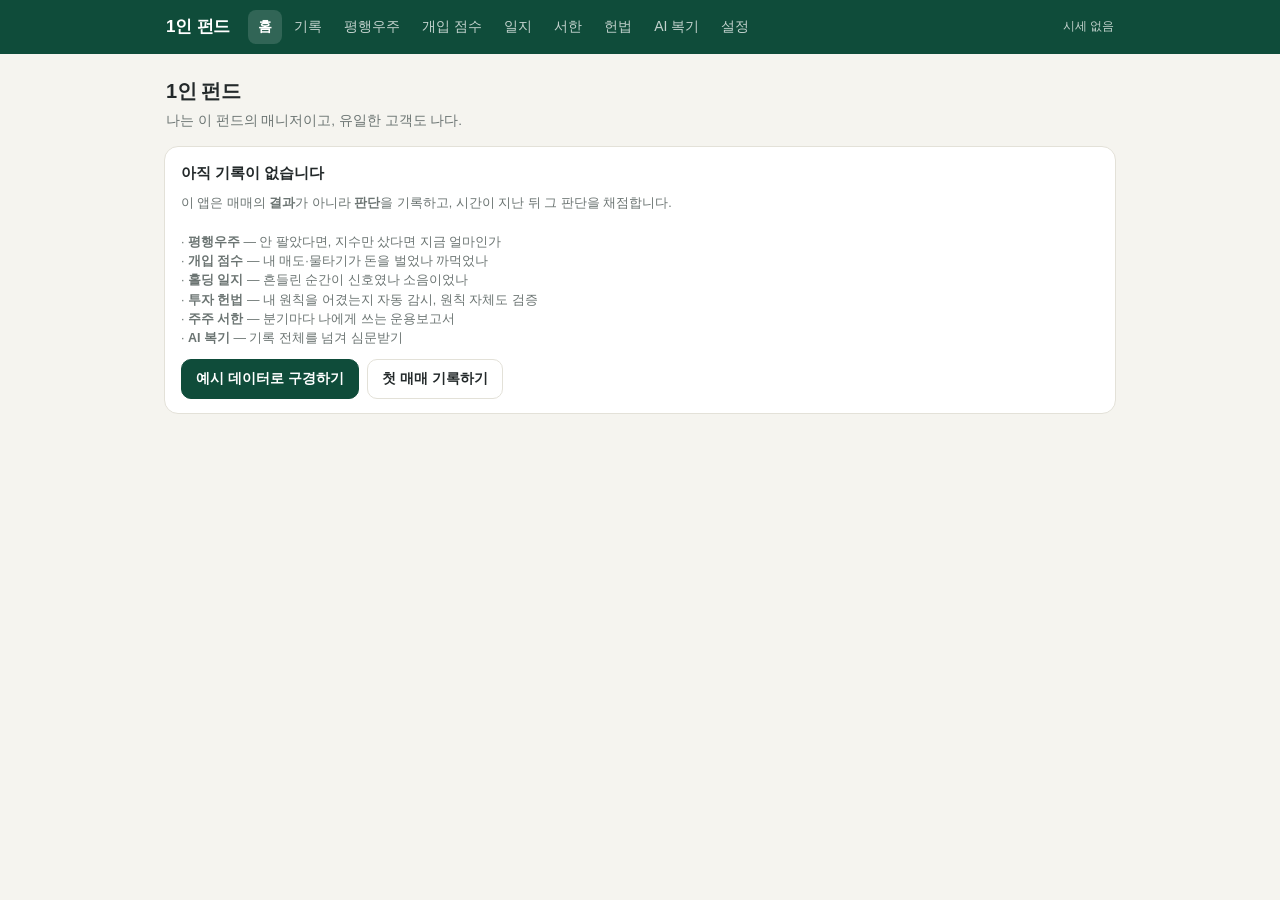
==== index.html @ eab55035 "1인 펀드 v1 — 판단 기록·채점 앱 평행우주·개입 점수·주주 서한·투자 헌법·홀딩 일지·AI 복기. 사용자 데이터는 Dropbox, 시세는 비공개 저장소 — 이 저장소에는 개인" ====
<!DOCTYPE html>
<html lang="ko">
<head>
<meta charset="UTF-8">
<meta name="viewport" content="width=device-width, initial-scale=1.0, viewport-fit=cover">
<meta name="theme-color" content="#0f4c3a">
<title>1인 펀드</title>
<link rel="icon" href="favicon.svg" type="image/svg+xml">
<link rel="manifest" href="manifest.json">
<link rel="stylesheet" href="style.css">
</head>
<body>
<header id="topbar">
  <div class="topbar-inner">
    <h1 id="fund-name">1인 펀드</h1>
    <nav id="desktop-nav" aria-label="주 메뉴"></nav>
    <div id="price-status" title="시세 갱신 시각"></div>
  </div>
</header>

<main id="view" tabindex="-1"></main>

<nav id="bottom-nav" aria-label="주 메뉴(모바일)"></nav>

<div id="modal-root"></div>
<div id="toast-root"></div>

<script type="module" src="js/app.js"></script>
</body>
</html>
---- style.css ----
/* 1인 펀드 — 스타일 */
:root {
  --bg: #f5f4ef;
  --card: #ffffff;
  --ink: #23292a;
  --sub: #6b7472;
  --line: #e3e1d8;
  --accent: #0f4c3a;
  --accent-soft: #e7efe9;
  --up: #c73e3a;      /* 한국 관례: 상승 빨강 */
  --down: #2f6bd8;    /* 하락 파랑 */
  --flat: #8a918f;
  --warn-bg: #fdf3e4;
  --warn-ink: #8a5a17;
  --danger: #b0372f;
  --radius: 14px;
  --nav-h: 58px;
}
@media (prefers-color-scheme: dark) {
  :root {
    --bg: #16191a; --card: #1f2425; --ink: #e8e6df; --sub: #98a09d;
    --line: #32393a; --accent: #5cae8f; --accent-soft: #24332c;
    --warn-bg: #33290f; --warn-ink: #e0b25e;
  }
}

* { box-sizing: border-box; }
html { -webkit-text-size-adjust: 100%; }
body {
  margin: 0; background: var(--bg); color: var(--ink);
  font-family: "Pretendard", -apple-system, BlinkMacSystemFont, "Segoe UI", "Malgun Gothic", sans-serif;
  font-size: 15px; line-height: 1.55;
}
button, input, select, textarea { font: inherit; color: inherit; }
a { color: var(--accent); }

/* 상단바 */
#topbar {
  position: sticky; top: 0; z-index: 20;
  background: var(--accent); color: #fff;
  padding-top: env(safe-area-inset-top);
}
.topbar-inner {
  max-width: 980px; margin: 0 auto; padding: 10px 16px;
  display: flex; align-items: center; gap: 18px;
}
#fund-name { font-size: 17px; margin: 0; font-weight: 700; letter-spacing: -0.01em; }
#price-status { margin-left: auto; font-size: 11.5px; opacity: 0.75; text-align: right; line-height: 1.3; }
#desktop-nav { display: none; gap: 2px; }
#desktop-nav a {
  color: #fff; opacity: 0.75; text-decoration: none; font-size: 14px;
  padding: 6px 10px; border-radius: 8px;
}
#desktop-nav a.active { opacity: 1; background: rgba(255,255,255,0.14); font-weight: 600; }
@media (min-width: 760px) {
  #desktop-nav { display: flex; }
  #bottom-nav { display: none !important; }
  main#view { padding-bottom: 40px !important; }
}

/* 본문 */
main#view {
  max-width: 980px; margin: 0 auto;
  padding: 16px 14px calc(var(--nav-h) + env(safe-area-inset-bottom) + 24px);
  outline: none;
}
.view-title { font-size: 20px; font-weight: 800; margin: 6px 2px 4px; letter-spacing: -0.02em; }
.view-desc { color: var(--sub); font-size: 13.5px; margin: 0 2px 14px; }

.card {
  background: var(--card); border: 1px solid var(--line); border-radius: var(--radius);
  padding: 14px 16px; margin-bottom: 12px;
}
.card h3 { margin: 0 0 10px; font-size: 15px; font-weight: 700; }
.card .hint { color: var(--sub); font-size: 12.5px; margin-top: 8px; }

/* 숫자 색 */
.up { color: var(--up); }
.down { color: var(--down); }
.flat { color: var(--flat); }

/* 대시보드 히어로 */
.hero { text-align: left; }
.hero .big { font-size: 30px; font-weight: 800; letter-spacing: -0.02em; margin: 2px 0; }
.hero .row { display: flex; flex-wrap: wrap; gap: 4px 18px; color: var(--sub); font-size: 13.5px; }
.kpis { display: grid; grid-template-columns: repeat(auto-fit, minmax(150px, 1fr)); gap: 10px; }
.kpi { background: var(--card); border: 1px solid var(--line); border-radius: var(--radius); padding: 12px 14px; }
.kpi .k { color: var(--sub); font-size: 12px; }
.kpi .v { font-size: 17px; font-weight: 700; margin-top: 2px; }
.kpi .s { font-size: 12px; color: var(--sub); margin-top: 2px; }

/* 표 */
table.tbl { width: 100%; border-collapse: collapse; font-size: 13.5px; }
.tbl th { text-align: left; color: var(--sub); font-weight: 600; font-size: 12px; padding: 6px 8px; border-bottom: 1px solid var(--line); white-space: nowrap; }
.tbl td { padding: 8px; border-bottom: 1px solid var(--line); vertical-align: top; }
.tbl tr:last-child td { border-bottom: none; }
.tbl .num { text-align: right; white-space: nowrap; font-variant-numeric: tabular-nums; }
.tbl-wrap { overflow-x: auto; }

/* 버튼 */
.btn {
  display: inline-flex; align-items: center; justify-content: center; gap: 6px;
  border: 1px solid var(--line); background: var(--card); color: var(--ink);
  border-radius: 10px; padding: 8px 14px; cursor: pointer; font-size: 14px; font-weight: 600;
}
.btn:active { transform: translateY(1px); }
.btn.primary { background: var(--accent); border-color: var(--accent); color: #fff; }
.btn.danger { color: var(--danger); border-color: var(--danger); background: transparent; }
.btn.small { padding: 5px 10px; font-size: 12.5px; border-radius: 8px; }
.btn-row { display: flex; flex-wrap: wrap; gap: 8px; margin-top: 10px; }

/* 폼 */
.form-grid { display: grid; grid-template-columns: 1fr 1fr; gap: 10px; }
.form-grid .full { grid-column: 1 / -1; }
label.fld { display: block; font-size: 12.5px; color: var(--sub); font-weight: 600; }
label.fld > input, label.fld > select, label.fld > textarea {
  display: block; width: 100%; margin-top: 4px;
  border: 1px solid var(--line); border-radius: 10px; padding: 9px 10px;
  background: var(--bg); font-size: 15px;
}
label.fld > textarea { min-height: 74px; resize: vertical; line-height: 1.5; }
input:focus, select:focus, textarea:focus { outline: 2px solid var(--accent); outline-offset: -1px; }

/* 감정 태그 */
.chips { display: flex; flex-wrap: wrap; gap: 6px; margin-top: 6px; }
.chip {
  border: 1px solid var(--line); border-radius: 999px; padding: 4px 11px;
  font-size: 12.5px; cursor: pointer; background: var(--card); user-select: none;
}
.chip.on { background: var(--accent); border-color: var(--accent); color: #fff; }
.tag {
  display: inline-block; border-radius: 999px; padding: 1px 8px; font-size: 11.5px;
  background: var(--accent-soft); color: var(--accent); margin-right: 4px; white-space: nowrap;
}
.tag.warn { background: var(--warn-bg); color: var(--warn-ink); }
.tag.buy { background: #fdeaea; color: var(--up); }
.tag.sell { background: #e8eefb; color: var(--down); }
@media (prefers-color-scheme: dark) {
  .tag.buy { background: #3a2423; }
  .tag.sell { background: #22293a; }
}

/* 거래 타임라인 */
.trade-item { padding: 12px 2px; border-bottom: 1px solid var(--line); }
.trade-item:last-child { border-bottom: none; }
.trade-head { display: flex; align-items: baseline; gap: 8px; flex-wrap: wrap; }
.trade-head .nm { font-weight: 700; }
.trade-head .dt { color: var(--sub); font-size: 12.5px; }
.trade-head .amt { margin-left: auto; font-variant-numeric: tabular-nums; white-space: nowrap; }
.trade-body { color: var(--sub); font-size: 13px; margin-top: 4px; white-space: pre-wrap; }
.trade-meta { font-size: 12px; color: var(--sub); margin-top: 5px; display: flex; flex-wrap: wrap; gap: 4px 10px; align-items: center; }

/* 경고 박스 */
.warnbox { background: var(--warn-bg); color: var(--warn-ink); border-radius: 10px; padding: 10px 12px; font-size: 13px; margin: 8px 0; }
.notice { background: var(--accent-soft); color: var(--accent); border-radius: 10px; padding: 10px 12px; font-size: 13px; margin: 8px 0; }

/* 차트 */
.chart-wrap { width: 100%; overflow: hidden; }
.chart-wrap svg { width: 100%; height: auto; display: block; }
.legend { display: flex; flex-wrap: wrap; gap: 6px 14px; font-size: 12.5px; color: var(--sub); margin-top: 8px; }
.legend .sw { display: inline-block; width: 10px; height: 10px; border-radius: 3px; margin-right: 5px; vertical-align: -1px; }

/* 하단 내비 (모바일) */
#bottom-nav {
  position: fixed; bottom: 0; left: 0; right: 0; z-index: 20;
  display: flex; background: var(--card); border-top: 1px solid var(--line);
  padding-bottom: env(safe-area-inset-bottom);
}
#bottom-nav a {
  flex: 1; text-align: center; text-decoration: none; color: var(--sub);
  font-size: 10.5px; padding: 7px 0 6px; line-height: 1.2;
}
#bottom-nav a .ico { display: block; font-size: 19px; line-height: 1.15; }
#bottom-nav a.active { color: var(--accent); font-weight: 700; }

/* 모달 */
#modal-root:empty { display: none; }
.modal-back {
  position: fixed; inset: 0; background: rgba(0,0,0,0.45); z-index: 50;
  display: flex; align-items: flex-end; justify-content: center;
}
.modal {
  background: var(--card); width: 100%; max-width: 640px; max-height: 88vh; overflow-y: auto;
  border-radius: 18px 18px 0 0; padding: 18px 18px calc(18px + env(safe-area-inset-bottom));
}
@media (min-width: 760px) {
  .modal-back { align-items: center; }
  .modal { border-radius: 18px; }
}
.modal h2 { margin: 0 0 12px; font-size: 17px; }

/* 토스트 */
#toast-root { position: fixed; bottom: calc(var(--nav-h) + 18px); left: 0; right: 0; z-index: 60; display: flex; flex-direction: column; align-items: center; gap: 6px; pointer-events: none; }
.toast { background: var(--ink); color: var(--bg); border-radius: 999px; padding: 8px 18px; font-size: 13.5px; opacity: 0.95; animation: toast-in 0.2s ease; }
@keyframes toast-in { from { transform: translateY(8px); opacity: 0; } }

/* 서한 */
.letter-body { white-space: pre-wrap; font-size: 14.5px; line-height: 1.75; }
textarea.letter-edit { width: 100%; min-height: 300px; border: 1px solid var(--line); border-radius: 10px; padding: 12px; background: var(--bg); line-height: 1.7; }

/* 기타 */
.muted { color: var(--sub); }
.small { font-size: 12.5px; }
.mt0 { margin-top: 0; }
.list-plain { list-style: none; margin: 0; padding: 0; }
.list-plain li { padding: 9px 0; border-bottom: 1px solid var(--line); }
.list-plain li:last-child { border-bottom: none; }
.empty { text-align: center; color: var(--sub); padding: 28px 8px; font-size: 13.5px; }
details.acc { border: 1px solid var(--line); border-radius: 10px; padding: 8px 12px; margin-bottom: 8px; }
details.acc summary { cursor: pointer; font-weight: 600; font-size: 13.5px; }
.confbar { height: 6px; border-radius: 3px; background: var(--line); overflow: hidden; }
.confbar > div { height: 100%; background: var(--accent); }
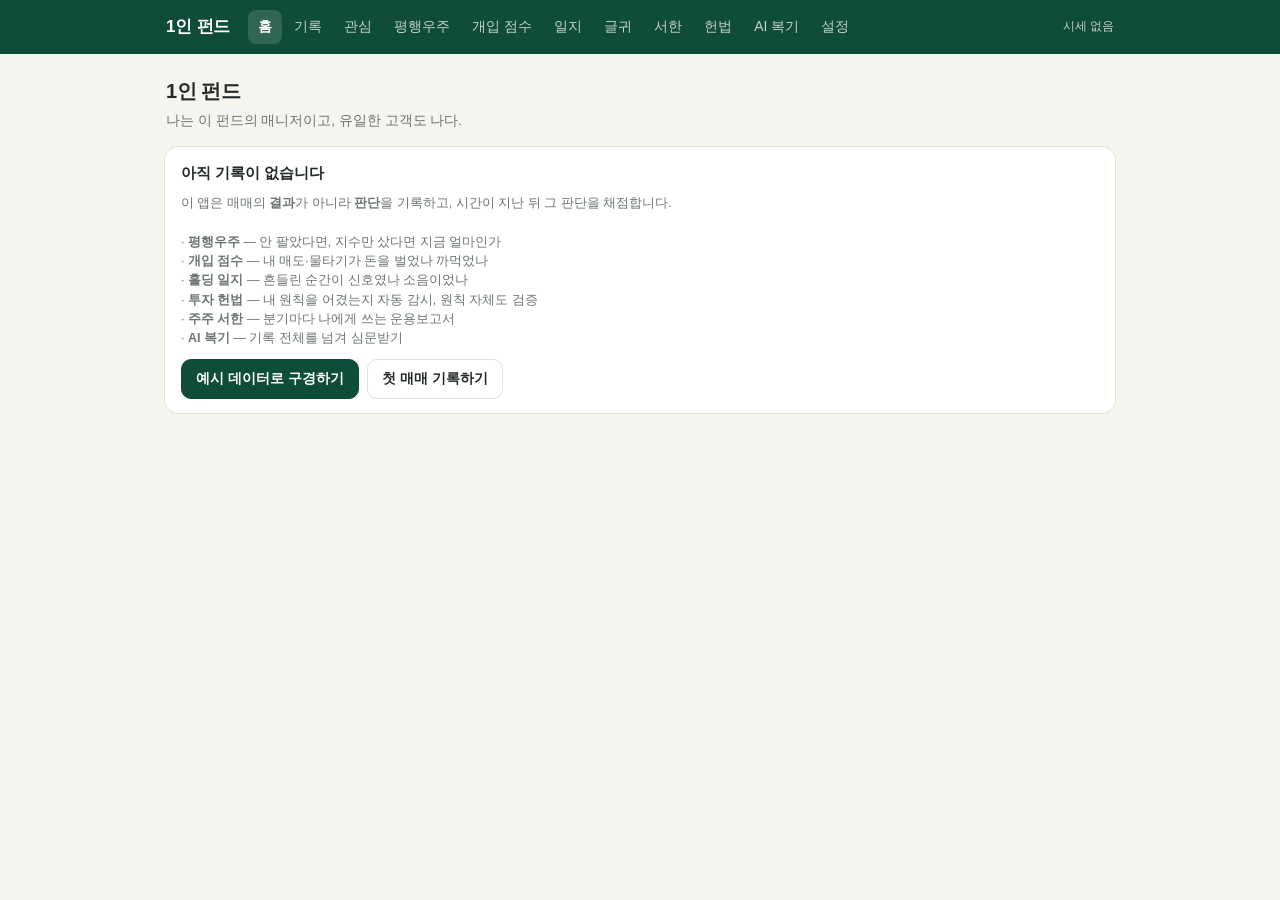
==== commit 5e203b65: "PWA 설치 지원 — 192/512 PNG 아이콘 + maskable + apple-touch-icon 안드로이드 Chrome은 PNG 192·512 아이콘이 있어야 설치 버튼을 " ====
--- a/index.html
+++ b/index.html
@@ -6,6 +6,7 @@
 <meta name="theme-color" content="#0f4c3a">
 <title>1인 펀드</title>
 <link rel="icon" href="favicon.svg" type="image/svg+xml">
+<link rel="apple-touch-icon" href="apple-touch-icon.png">
 <link rel="manifest" href="manifest.json">
 <link rel="stylesheet" href="style.css">
 </head>
--- a/style.css
+++ b/style.css
@@ -194,6 +194,18 @@
 .toast { background: var(--ink); color: var(--bg); border-radius: 999px; padding: 8px 18px; font-size: 13.5px; opacity: 0.95; animation: toast-in 0.2s ease; }
 @keyframes toast-in { from { transform: translateY(8px); opacity: 0; } }
 
+/* 글귀 */
+.quote-card { border-left: 3px solid var(--accent); }
+.q-text {
+  font-family: "Batang", "바탕", "Noto Serif KR", Georgia, serif;
+  font-size: 16.5px; line-height: 1.8; white-space: pre-wrap;
+}
+.quote-card .q-text::before { content: '\201C'; color: var(--accent); margin-right: 2px; }
+.quote-card .q-text::after { content: '\201D'; color: var(--accent); margin-left: 2px; }
+.q-foot { display: flex; align-items: center; gap: 8px; margin-top: 8px; }
+.q-src { color: var(--sub); font-size: 12.5px; }
+.q-tools { margin-left: auto; display: flex; gap: 6px; }
+
 /* 서한 */
 .letter-body { white-space: pre-wrap; font-size: 14.5px; line-height: 1.75; }
 textarea.letter-edit { width: 100%; min-height: 300px; border: 1px solid var(--line); border-radius: 10px; padding: 12px; background: var(--bg); line-height: 1.7; }
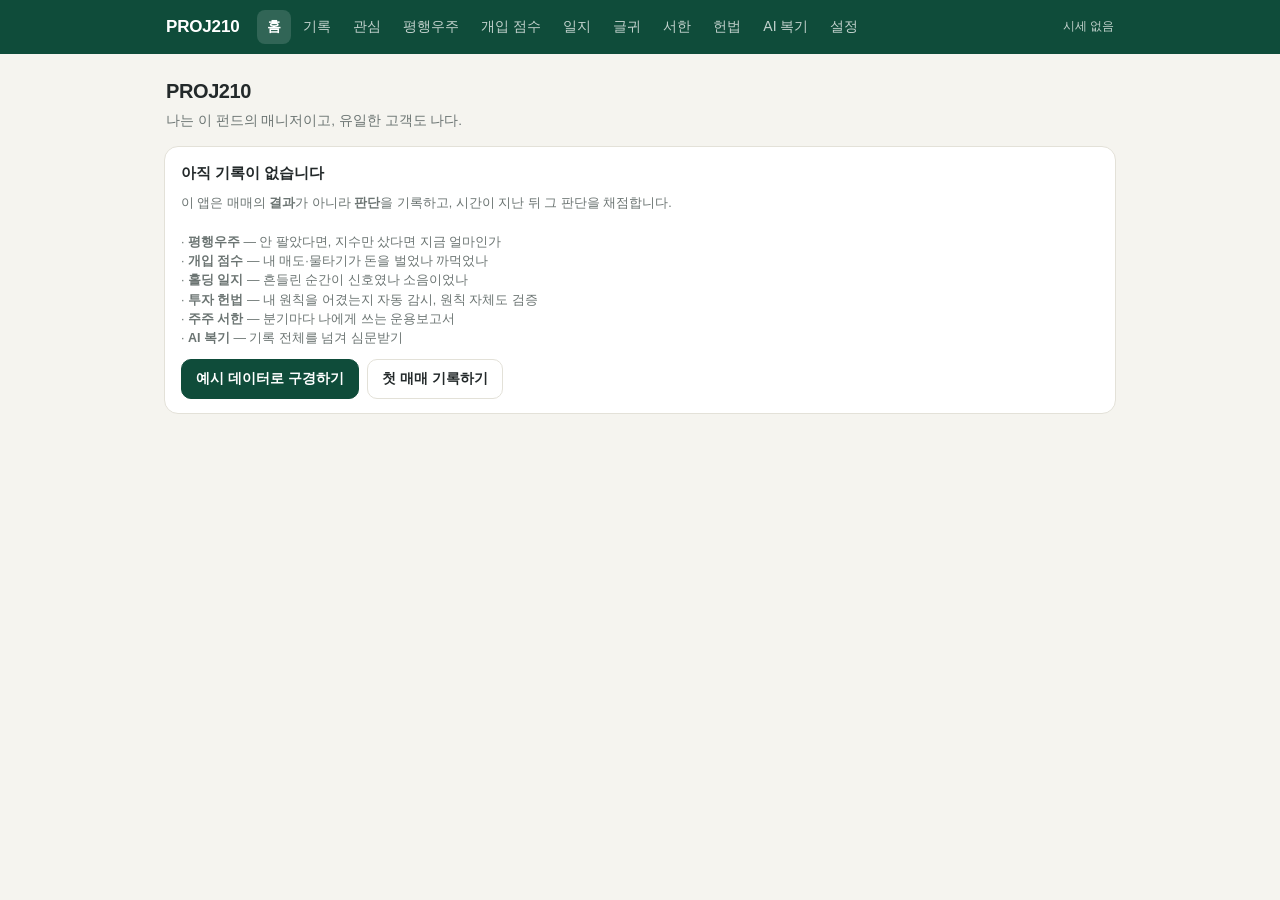
==== commit 7da2dc71: "앱 이름을 PROJ210으로 변경, 저장소도 door9/PROJ210으로 이동 title·manifest·favicon·홈 헤더·기본 펀드 이름을 모두 PROJ210으로 교체. G" ====
--- a/index.html
+++ b/index.html
@@ -4,7 +4,7 @@
 <meta charset="UTF-8">
 <meta name="viewport" content="width=device-width, initial-scale=1.0, viewport-fit=cover">
 <meta name="theme-color" content="#0f4c3a">
-<title>1인 펀드</title>
+<title>PROJ210</title>
 <link rel="icon" href="favicon.svg" type="image/svg+xml">
 <link rel="apple-touch-icon" href="apple-touch-icon.png">
 <link rel="manifest" href="manifest.json">
@@ -13,7 +13,7 @@
 <body>
 <header id="topbar">
   <div class="topbar-inner">
-    <h1 id="fund-name">1인 펀드</h1>
+    <h1 id="fund-name">PROJ210</h1>
     <nav id="desktop-nav" aria-label="주 메뉴"></nav>
     <div id="price-status" title="시세 갱신 시각"></div>
   </div>
--- a/style.css
+++ b/style.css
@@ -1,4 +1,4 @@
-/* 1인 펀드 — 스타일 */
+/* PROJ210 — 스타일 */
 :root {
   --bg: #f5f4ef;
   --card: #ffffff;
@@ -170,7 +170,12 @@
   flex: 1; text-align: center; text-decoration: none; color: var(--sub);
   font-size: 10.5px; padding: 7px 0 6px; line-height: 1.2;
 }
-#bottom-nav a .ico { display: block; font-size: 19px; line-height: 1.15; }
+#bottom-nav a .ico { display: block; line-height: 1; margin-bottom: 2px; }
+#bottom-nav a .ico svg { width: 21px; height: 21px; display: block; margin: 0 auto; }
+
+/* 더보기 메뉴 단색 아이콘 */
+.mico { color: var(--accent); flex: 0 0 auto; }
+.mico svg { width: 22px; height: 22px; display: block; }
 #bottom-nav a.active { color: var(--accent); font-weight: 700; }
 
 /* 모달 */
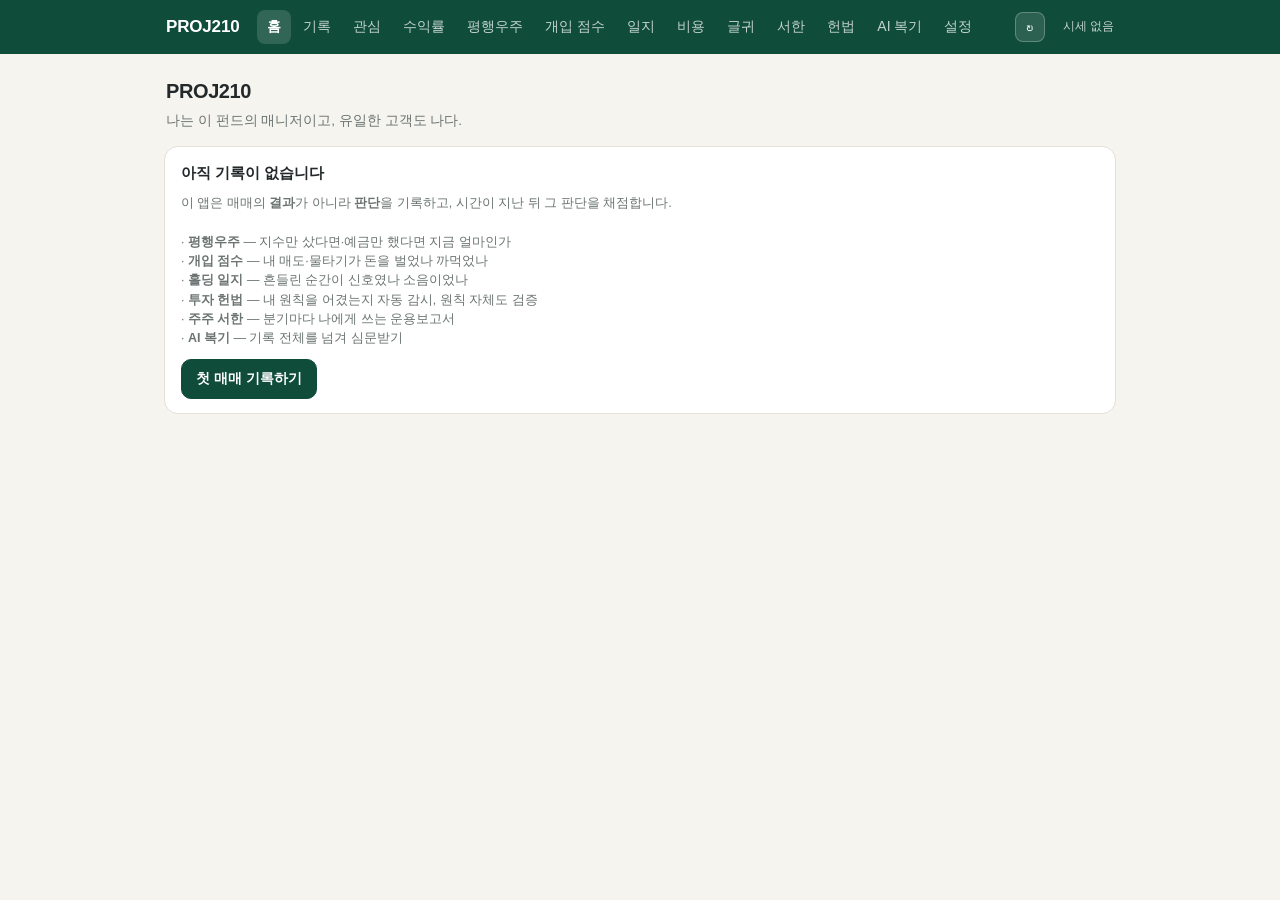
==== commit 27355118: "시세 갱신 버튼을 상단바로, 기준 시간 표기 정리 - 버튼을 홈 제목 줄에서 상단바(펀드명 줄) 오른쪽, 기준 시간 바로 왼쪽으로 옮겼다.   아이콘(↻)만 두고 '시세' 글자는 " ====
--- a/index.html
+++ b/index.html
@@ -15,7 +15,8 @@
   <div class="topbar-inner">
     <h1 id="fund-name">PROJ210</h1>
     <nav id="desktop-nav" aria-label="주 메뉴"></nav>
-    <div id="price-status" title="시세 갱신 시각"></div>
+    <button id="price-refresh" type="button" title="시세 지금 갱신" aria-label="시세 지금 갱신">↻</button>
+    <div id="price-status" title="시세를 마지막으로 수집한 시각"></div>
   </div>
 </header>
 
--- a/style.css
+++ b/style.css
@@ -45,7 +45,22 @@
   display: flex; align-items: center; gap: 18px;
 }
 #fund-name { font-size: 17px; margin: 0; font-weight: 700; letter-spacing: -0.01em; }
-#price-status { margin-left: auto; font-size: 11.5px; opacity: 0.75; text-align: right; line-height: 1.3; }
+/* 시세 갱신 버튼 — 상단바 오른쪽, 기준 시간 바로 왼쪽. 아이콘만(글자 없음) */
+#price-refresh {
+  margin-left: auto; flex: none;
+  width: 30px; height: 30px; padding: 0;
+  display: flex; align-items: center; justify-content: center;
+  font-size: 15px; line-height: 1; color: #fff;
+  background: rgba(255, 255, 255, 0.12); border: 1px solid rgba(255, 255, 255, 0.25);
+  border-radius: 8px; cursor: pointer;
+  transition: background 0.15s;
+}
+#price-refresh:hover { background: rgba(255, 255, 255, 0.22); }
+#price-refresh[disabled] { opacity: 0.55; cursor: default; }
+#price-refresh.spinning { animation: spin 1s linear infinite; }
+@keyframes spin { to { transform: rotate(360deg); } }
+
+#price-status { flex: none; font-size: 11.5px; opacity: 0.75; text-align: right; line-height: 1.3; }
 #desktop-nav { display: none; gap: 2px; }
 #desktop-nav a {
   color: #fff; opacity: 0.75; text-decoration: none; font-size: 14px;
@@ -65,6 +80,10 @@
   outline: none;
 }
 .view-title { font-size: 20px; font-weight: 800; margin: 6px 2px 4px; letter-spacing: -0.02em; }
+
+/* 표 안에서 눌러서 그 종목만 걸러 보는 종목명 */
+.symlink { cursor: pointer; border-bottom: 1px dashed var(--line); }
+.symlink:hover { color: var(--accent); border-bottom-color: var(--accent); }
 .view-desc { color: var(--sub); font-size: 13.5px; margin: 0 2px 14px; }
 
 .card {
@@ -83,6 +102,14 @@
 .hero { text-align: left; }
 .hero .big { font-size: 30px; font-weight: 800; letter-spacing: -0.02em; margin: 2px 0; }
 .hero .row { display: flex; flex-wrap: wrap; gap: 4px 18px; color: var(--sub); font-size: 13.5px; }
+/* 큰 숫자 아래 '투입 원금 / 평가 금액 / 수익 결산' — 라벨 열을 맞춰 세로로 읽히게 */
+.hero-facts {
+  display: grid; grid-template-columns: max-content 1fr; gap: 3px 10px;
+  margin: 10px 0 0; font-size: 13.5px;
+}
+.hero-facts dt { color: var(--sub); white-space: nowrap; }
+.hero-facts dt::after { content: ':'; }
+.hero-facts dd { margin: 0; }
 .kpis { display: grid; grid-template-columns: repeat(auto-fit, minmax(150px, 1fr)); gap: 10px; }
 .kpi { background: var(--card); border: 1px solid var(--line); border-radius: var(--radius); padding: 12px 14px; }
 .kpi .k { color: var(--sub); font-size: 12px; }
@@ -96,6 +123,10 @@
 .tbl tr:last-child td { border-bottom: none; }
 .tbl .num { text-align: right; white-space: nowrap; font-variant-numeric: tabular-nums; }
 .tbl-wrap { overflow-x: auto; }
+.tbl tr.year-sep td { background: var(--bg); font-weight: 700; font-size: 12.5px; color: var(--sub); padding: 6px 8px; }
+tr.row-link { cursor: pointer; }
+tr.row-link:hover { background: var(--accent-soft); }
+tr.row-link .chev { color: var(--sub); font-weight: 400; }
 
 /* 버튼 */
 .btn {
@@ -193,6 +224,22 @@
   .modal { border-radius: 18px; }
 }
 .modal h2 { margin: 0 0 12px; font-size: 17px; }
+
+/* 앱 잠금 (PIN) */
+.lock-back {
+  position: fixed; inset: 0; z-index: 100; background: var(--bg);
+  display: flex; align-items: center; justify-content: center; padding: 24px;
+}
+.lock-box { width: 100%; max-width: 300px; text-align: center; }
+.lock-logo { font-size: 40px; }
+.lock-title { font-size: 22px; font-weight: 800; letter-spacing: -0.02em; margin-top: 6px; }
+.lock-sub { color: var(--sub); font-size: 13.5px; margin: 4px 0 18px; }
+.lock-input {
+  width: 100%; text-align: center; letter-spacing: 0.4em; font-size: 22px;
+  border: 1px solid var(--line); border-radius: 12px; padding: 12px; background: var(--card);
+}
+.lock-input:focus { outline: 2px solid var(--accent); outline-offset: -1px; }
+.lock-err { color: var(--down); font-size: 13px; min-height: 20px; margin: 8px 0; }
 
 /* 토스트 */
 #toast-root { position: fixed; bottom: calc(var(--nav-h) + 18px); left: 0; right: 0; z-index: 60; display: flex; flex-direction: column; align-items: center; gap: 6px; pointer-events: none; }
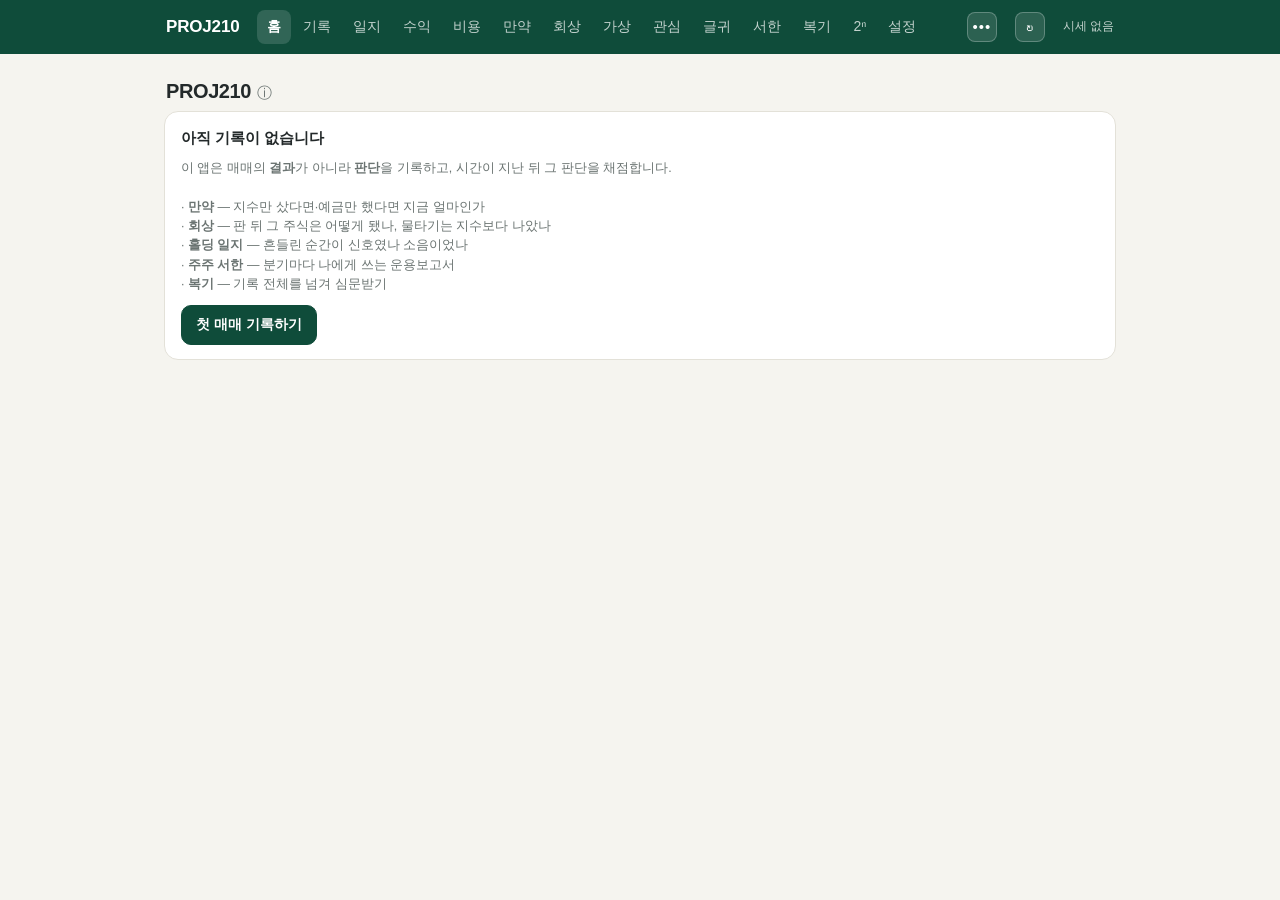
==== commit ad48cf78: "PROJ210" ====
--- a/index.html
+++ b/index.html
@@ -15,6 +15,7 @@
   <div class="topbar-inner">
     <h1 id="fund-name">PROJ210</h1>
     <nav id="desktop-nav" aria-label="주 메뉴"></nav>
+    <button id="amt-toggle" type="button" title="금액 보기" aria-label="금액 보기" aria-pressed="false">•••</button>
     <button id="price-refresh" type="button" title="시세 지금 갱신" aria-label="시세 지금 갱신">↻</button>
     <div id="price-status" title="시세를 마지막으로 수집한 시각"></div>
   </div>
--- a/style.css
+++ b/style.css
@@ -44,10 +44,10 @@
   max-width: 980px; margin: 0 auto; padding: 10px 16px;
   display: flex; align-items: center; gap: 18px;
 }
-#fund-name { font-size: 17px; margin: 0; font-weight: 700; letter-spacing: -0.01em; }
-/* 시세 갱신 버튼 — 상단바 오른쪽, 기준 시간 바로 왼쪽. 아이콘만(글자 없음) */
-#price-refresh {
-  margin-left: auto; flex: none;
+#fund-name { font-size: 17px; margin: 0; font-weight: 700; letter-spacing: -0.01em; flex: none; white-space: nowrap; }
+/* 상단바 오른쪽 버튼 두 개 — 금액 가리기, 시세 갱신. 아이콘만(글자 없음) */
+#price-refresh, #amt-toggle {
+  flex: none;
   width: 30px; height: 30px; padding: 0;
   display: flex; align-items: center; justify-content: center;
   font-size: 15px; line-height: 1; color: #fff;
@@ -55,18 +55,42 @@
   border-radius: 8px; cursor: pointer;
   transition: background 0.15s;
 }
-#price-refresh:hover { background: rgba(255, 255, 255, 0.22); }
+#amt-toggle { margin-left: auto; letter-spacing: 1px; }
+#amt-toggle[aria-pressed="true"] { background: rgba(255, 255, 255, 0.28); }
+#price-refresh:hover, #amt-toggle:hover { background: rgba(255, 255, 255, 0.22); }
 #price-refresh[disabled] { opacity: 0.55; cursor: default; }
 #price-refresh.spinning { animation: spin 1s linear infinite; }
 @keyframes spin { to { transform: rotate(360deg); } }
 
 #price-status { flex: none; font-size: 11.5px; opacity: 0.75; text-align: right; line-height: 1.3; }
-#desktop-nav { display: none; gap: 2px; }
+#desktop-nav { display: none; gap: 2px; flex: none; }
 #desktop-nav a {
   color: #fff; opacity: 0.75; text-decoration: none; font-size: 14px;
   padding: 6px 10px; border-radius: 8px;
+  flex: none; white-space: nowrap; /* 폭 측정이 정확하도록 넘쳐도 쭈그러들지 않게 */
 }
 #desktop-nav a.active { opacity: 1; background: rgba(255,255,255,0.14); font-weight: 600; }
+/* 넘치는 메뉴를 담는 '더보기' — 버튼은 상단바(녹색) 위, 드롭다운은 본문 위에 뜬다 */
+#desktop-nav .nav-more { position: relative; display: inline-flex; }
+#desktop-nav .nav-more-btn {
+  color: #fff; opacity: 0.75; background: none; border: none; cursor: pointer;
+  font: inherit; font-size: 14px; padding: 6px 10px; border-radius: 8px;
+}
+#desktop-nav .nav-more:hover .nav-more-btn { opacity: 1; }
+#desktop-nav .nav-more.active .nav-more-btn { opacity: 1; background: rgba(255,255,255,0.14); font-weight: 600; }
+#desktop-nav .nav-more-panel {
+  position: absolute; top: calc(100% + 6px); right: 0;
+  background: var(--card); border: 1px solid var(--line); border-radius: 10px;
+  padding: 6px; min-width: 152px; display: flex; flex-direction: column; gap: 2px;
+  box-shadow: 0 10px 26px rgba(0, 0, 0, 0.16); z-index: 30;
+}
+#desktop-nav .nav-more-panel[hidden] { display: none; }
+#desktop-nav .nav-more-panel a {
+  color: var(--ink); opacity: 1; text-decoration: none; font-size: 14px;
+  padding: 8px 12px; border-radius: 8px; white-space: nowrap;
+}
+#desktop-nav .nav-more-panel a:hover { background: var(--accent-soft); }
+#desktop-nav .nav-more-panel a.active { background: var(--accent-soft); color: var(--accent); opacity: 1; font-weight: 600; }
 @media (min-width: 760px) {
   #desktop-nav { display: flex; }
   #bottom-nav { display: none !important; }
@@ -115,6 +139,9 @@
 .kpi .k { color: var(--sub); font-size: 12px; }
 .kpi .v { font-size: 17px; font-weight: 700; margin-top: 2px; }
 .kpi .s { font-size: 12px; color: var(--sub); margin-top: 2px; }
+/* .kpi .s(특이도 0,0,2,0)가 .up/.down(0,0,1,0)을 덮으므로, 같은 층위에서 색을 되살린다 */
+.kpi .s.up { color: var(--up); }
+.kpi .s.down { color: var(--down); }
 
 /* 표 */
 table.tbl { width: 100%; border-collapse: collapse; font-size: 13.5px; }
@@ -123,6 +150,10 @@
 .tbl tr:last-child td { border-bottom: none; }
 .tbl .num { text-align: right; white-space: nowrap; font-variant-numeric: tabular-nums; }
 .tbl-wrap { overflow-x: auto; }
+/* 보유 종목 표의 추세 스파크라인 */
+.tbl td.spark-cell { text-align: right; white-space: nowrap; vertical-align: middle; color: var(--sub); }
+.tbl td.spark-cell .spark { display: inline-block; vertical-align: middle; }
+.spark-none { color: var(--sub); }
 .tbl tr.year-sep td { background: var(--bg); font-weight: 700; font-size: 12.5px; color: var(--sub); padding: 6px 8px; }
 tr.row-link { cursor: pointer; }
 tr.row-link:hover { background: var(--accent-soft); }
@@ -133,15 +164,26 @@
   display: inline-flex; align-items: center; justify-content: center; gap: 6px;
   border: 1px solid var(--line); background: var(--card); color: var(--ink);
   border-radius: 10px; padding: 8px 14px; cursor: pointer; font-size: 14px; font-weight: 600;
+  min-height: 40px; box-sizing: border-box;   /* 높이를 못박아 둔다 — 글꼴·아이콘에 따라 버튼끼리 들쭉날쭉하지 않게 */
 }
 .btn:active { transform: translateY(1px); }
 .btn.primary { background: var(--accent); border-color: var(--accent); color: #fff; }
 .btn.danger { color: var(--danger); border-color: var(--danger); background: transparent; }
-.btn.small { padding: 5px 10px; font-size: 12.5px; border-radius: 8px; }
+.btn.small { padding: 5px 10px; font-size: 12.5px; border-radius: 8px; min-height: 31px; }
+/* 글줄 안에 끼우려고 일부러 납작하게 만든 버튼(인라인 padding 지정)은 높이를 강제하지 않는다 — 예: 입력 상한 줄의 '전액' */
+.btn[style*="padding"] { min-height: 0; }
+/* 버튼과 한 줄에 놓이는 입력칸·선택칸 — 옆 버튼과 높이를 맞춘다(.ctl = .btn, .ctl-s = .btn.small) */
+.ctl, .ctl-s { box-sizing: border-box; border: 1px solid var(--line); background: var(--bg); color: inherit; }
+.ctl { height: 40px; border-radius: 10px; padding: 0 10px; }
+.ctl-s { height: 31px; border-radius: 8px; padding: 0 8px; font-size: 13px; }
 .btn-row { display: flex; flex-wrap: wrap; gap: 8px; margin-top: 10px; }
 
 /* 폼 */
-.form-grid { display: grid; grid-template-columns: 1fr 1fr; gap: 10px; }
+/* align-items:start + core.alignFields — 같은 줄의 입력칸 윗변을 맞춘다.
+   아래 기준(end)이었을 때는 라벨이 두 줄로 접혀도 맞았지만, 한 칸에만 입력칸 아래 줄('최대 …')이
+   붙으면 옆 칸 전체가 그만큼 내려앉았다(상환·환전 창에서 25~66px). 이제 칸은 위에 붙이고,
+   라벨이 접힌 칸이 있으면 alignFields가 나머지 칸 위에 그만큼 여백을 준다. */
+.form-grid { display: grid; grid-template-columns: 1fr 1fr; gap: 10px; align-items: start; }
 .form-grid .full { grid-column: 1 / -1; }
 label.fld { display: block; font-size: 12.5px; color: var(--sub); font-weight: 600; }
 label.fld > input, label.fld > select, label.fld > textarea {
@@ -149,6 +191,8 @@
   border: 1px solid var(--line); border-radius: 10px; padding: 9px 10px;
   background: var(--bg); font-size: 15px;
 }
+/* 한 줄 입력칸은 종류와 무관하게 같은 높이 — 기본값이 날짜 45 · 글자 43 · 선택 42px로 달라 나란히 두면 어긋났다 */
+label.fld > input:not([type=checkbox]):not([type=radio]), label.fld > select { height: 44px; box-sizing: border-box; }
 label.fld > textarea { min-height: 74px; resize: vertical; line-height: 1.5; }
 input:focus, select:focus, textarea:focus { outline: 2px solid var(--accent); outline-offset: -1px; }
 
@@ -172,14 +216,22 @@
 }
 
 /* 거래 타임라인 */
-.trade-item { padding: 12px 2px; border-bottom: 1px solid var(--line); }
+.trade-item { padding: 8px 2px; border-bottom: 1px solid var(--line); }
 .trade-item:last-child { border-bottom: none; }
-.trade-head { display: flex; align-items: baseline; gap: 8px; flex-wrap: wrap; }
+.trade-head { display: flex; align-items: center; gap: 6px 8px; flex-wrap: wrap; }
 .trade-head .nm { font-weight: 700; }
+/* 종목명 = 그 종목 매매기록만 모아 보기로 가는 링크 */
+.trade-head a.nm { color: inherit; text-decoration: none; }
+.trade-head a.nm:hover { color: var(--accent); }
+.trade-head a.nm .chev { color: var(--sub); font-weight: 400; margin-left: 1px; }
+.trade-head a.nm:hover .chev { color: var(--accent); }
 .trade-head .dt { color: var(--sub); font-size: 12.5px; }
-.trade-head .amt { margin-left: auto; font-variant-numeric: tabular-nums; white-space: nowrap; }
-.trade-body { color: var(--sub); font-size: 13px; margin-top: 4px; white-space: pre-wrap; }
-.trade-meta { font-size: 12px; color: var(--sub); margin-top: 5px; display: flex; flex-wrap: wrap; gap: 4px 10px; align-items: center; }
+.trade-head .amt { margin-left: auto; font-variant-numeric: tabular-nums; white-space: nowrap; font-size: 13.5px; }
+.trade-head .acts { display: flex; gap: 6px; flex: none; }
+/* 실현·보유·감정 등 칩을 제목줄에 인라인으로 — 메모만 아래로 늘어나게 한다 */
+.trade-head .chips { display: inline-flex; flex-wrap: wrap; gap: 4px 8px; align-items: center; font-size: 12px; color: var(--sub); }
+.trade-body { color: var(--sub); font-size: 13px; margin-top: 5px; white-space: pre-wrap; }
+.trade-meta { font-size: 12px; color: var(--sub); margin-top: 4px; display: flex; flex-wrap: wrap; gap: 4px 10px; align-items: center; }
 
 /* 경고 박스 */
 .warnbox { background: var(--warn-bg); color: var(--warn-ink); border-radius: 10px; padding: 10px 12px; font-size: 13px; margin: 8px 0; }
@@ -188,6 +240,23 @@
 /* 차트 */
 .chart-wrap { width: 100%; overflow: hidden; }
 .chart-wrap svg { width: 100%; height: auto; display: block; }
+/* 상호작용 라인 차트 (만약) */
+.chartbox { position: relative; color: var(--ink); }
+.chart-toolbar { display: flex; align-items: center; gap: 6px; margin-bottom: 8px; }
+.chart-toolbar .chart-hint { margin-left: auto; }
+@media (max-width: 560px) { .chart-toolbar .chart-hint { display: none; } }
+.chart-scroll { position: relative; width: 100%; overflow-x: auto; overflow-y: hidden; -webkit-overflow-scrolling: touch; }
+.chart-tip {
+  position: absolute; z-index: 6; pointer-events: none;
+  background: var(--card); border: 1px solid var(--line); border-radius: 9px;
+  padding: 7px 9px; box-shadow: 0 8px 24px rgba(0, 0, 0, 0.18);
+  font-size: 12px; min-width: 150px; max-width: 240px;
+}
+.chart-tip .tip-date { font-weight: 700; font-size: 11.5px; color: var(--sub); margin-bottom: 4px; }
+.chart-tip .tip-row { display: flex; align-items: center; gap: 6px; line-height: 1.75; }
+.chart-tip .tip-row .sw { width: 9px; height: 9px; border-radius: 2px; flex: none; }
+.chart-tip .tip-nm { flex: 1; white-space: nowrap; }
+.chart-tip .tip-v { font-variant-numeric: tabular-nums; font-weight: 600; margin-left: 12px; white-space: nowrap; }
 .legend { display: flex; flex-wrap: wrap; gap: 6px 14px; font-size: 12.5px; color: var(--sub); margin-top: 8px; }
 .legend .sw { display: inline-block; width: 10px; height: 10px; border-radius: 3px; margin-right: 5px; vertical-align: -1px; }
 
@@ -228,35 +297,47 @@
 /* 앱 잠금 (PIN) */
 .lock-back {
   position: fixed; inset: 0; z-index: 100; background: var(--bg);
-  display: flex; align-items: center; justify-content: center; padding: 24px;
-}
-.lock-box { width: 100%; max-width: 300px; text-align: center; }
-.lock-logo { font-size: 40px; }
-.lock-title { font-size: 22px; font-weight: 800; letter-spacing: -0.02em; margin-top: 6px; }
+  /* 위 정렬 — 글귀가 길든 없든 PIN 칸이 늘 같은 자리에 있도록. 가운데 정렬이면 글귀 길이에
+     따라 입력칸이 위아래로 움직인다. flex-start라 넘치는 내용도 잘리지 않고 아래로 흐른다. */
+  display: flex; align-items: flex-start; justify-content: center;
+  padding: clamp(40px, 11vh, 96px) 24px 24px;
+  overflow-y: auto;
+}
+.lock-box { width: 100%; max-width: 300px; text-align: center; margin: 0 auto; }
+/* 자물쇠 — 이모지(🔒)는 기기마다 제 색으로 그려져 앱 톤과 따로 논다. 나머지 아이콘과 같은 선 아이콘으로 */
+.lock-logo { color: var(--sub); display: flex; justify-content: center; }
+.lock-logo svg { width: 22px; height: 22px; display: block; }
+.lock-title { font-size: 22px; font-weight: 800; letter-spacing: -0.02em; margin-top: 10px; }
 .lock-sub { color: var(--sub); font-size: 13.5px; margin: 4px 0 18px; }
 .lock-input {
   width: 100%; text-align: center; letter-spacing: 0.4em; font-size: 22px;
   border: 1px solid var(--line); border-radius: 12px; padding: 12px; background: var(--card);
 }
 .lock-input:focus { outline: 2px solid var(--accent); outline-offset: -1px; }
+/* PIN 가리기: type="password" 대신 CSS로 가린다.
+   비밀번호 칸이면 삼성패스·구글 비밀번호 관리자가 '자동 입력 사용하기'를 매번 띄우는데,
+   PIN은 이 앱 안에서만 쓰는 값이라 그 제안이 방해만 된다. 보이는 모습은 ●●●●로 같다. */
+.mask { -webkit-text-security: disc; text-security: disc; }
 .lock-err { color: var(--down); font-size: 13px; min-height: 20px; margin: 8px 0; }
+/* 잠금 화면 글귀 — PIN을 누르는 잠깐 눈에 걸리라고 두는 것이라 조용하게 */
+.lock-quote { margin-top: 28px; padding-top: 20px; border-top: 1px solid var(--line); }
+/* PIN 칸이 위에 고정된 뒤로는 글귀가 길어도 아래로 흐를 뿐이라, 잘라내지 않고 다 보여준다 */
+.lock-quote .q-text { font-size: 15px; line-height: 1.75; color: var(--sub); }
+.lock-quote .q-text::before { content: '\201C'; color: var(--accent); margin-right: 2px; }
+.lock-quote .q-text::after { content: '\201D'; color: var(--accent); margin-left: 2px; }
+.lock-quote .q-src { color: var(--sub); font-size: 12px; opacity: 0.8; margin-top: 8px; }
 
 /* 토스트 */
 #toast-root { position: fixed; bottom: calc(var(--nav-h) + 18px); left: 0; right: 0; z-index: 60; display: flex; flex-direction: column; align-items: center; gap: 6px; pointer-events: none; }
 .toast { background: var(--ink); color: var(--bg); border-radius: 999px; padding: 8px 18px; font-size: 13.5px; opacity: 0.95; animation: toast-in 0.2s ease; }
 @keyframes toast-in { from { transform: translateY(8px); opacity: 0; } }
 
-/* 글귀 */
-.quote-card { border-left: 3px solid var(--accent); }
+/* 글귀 — 잠금 화면(.lock-quote)과 글귀 서랍(#/quotes)에서 쓴다 */
 .q-text {
   font-family: "Batang", "바탕", "Noto Serif KR", Georgia, serif;
   font-size: 16.5px; line-height: 1.8; white-space: pre-wrap;
 }
-.quote-card .q-text::before { content: '\201C'; color: var(--accent); margin-right: 2px; }
-.quote-card .q-text::after { content: '\201D'; color: var(--accent); margin-left: 2px; }
-.q-foot { display: flex; align-items: center; gap: 8px; margin-top: 8px; }
 .q-src { color: var(--sub); font-size: 12.5px; }
-.q-tools { margin-left: auto; display: flex; gap: 6px; }
 
 /* 서한 */
 .letter-body { white-space: pre-wrap; font-size: 14.5px; line-height: 1.75; }
@@ -274,3 +355,25 @@
 details.acc summary { cursor: pointer; font-weight: 600; font-size: 13.5px; }
 .confbar { height: 6px; border-radius: 3px; background: var(--line); overflow: hidden; }
 .confbar > div { height: 100%; background: var(--accent); }
+
+/* ⓘ 설명 — 화면 소개문·각주·설명 문단을 제목 옆으로 접어 둔다(core.foldNotes).
+   데스크톱은 마우스를 올리면, 폰은 누르면 뜬다(폰에는 마우스가 없다). */
+.info { position: relative; display: inline-block; vertical-align: baseline; margin-left: 4px; line-height: 1; font-weight: 400; }
+.info-i { border: 0; background: none; margin: 0; padding: 0 2px; font: inherit; font-size: 13px; line-height: 1; color: var(--sub); cursor: help; }
+.view-title .info-i { font-size: 15px; }
+.info-i:hover, .info.open .info-i, .info-i:focus-visible { color: var(--accent); }
+.info-tip {
+  display: none; position: fixed; z-index: 60; top: 0; left: 0;   /* 좌표는 core.placeTip이 넣는다 */
+  width: max-content; max-width: min(340px, calc(100vw - 32px));
+  padding: 10px 12px; background: var(--card); color: var(--ink);
+  border: 1px solid var(--line); border-radius: 10px; box-shadow: 0 8px 24px rgba(0, 0, 0, .16);
+  font-size: 12.5px; font-weight: 400; line-height: 1.6; letter-spacing: 0; text-align: left; white-space: normal;
+}
+/* 아이콘과 말풍선 사이 틈을 지날 때 hover가 끊기지 않게 */
+.info-tip::before { content: ''; position: absolute; left: 0; right: 0; top: -10px; height: 10px; }
+.info.up .info-tip::before { top: auto; bottom: -10px; }   /* ⓘ 위로 뜬 경우엔 아래쪽 틈을 잇는다 */
+.info:hover .info-tip, .info.open .info-tip { display: block; }
+@media (hover: none) { .info:hover .info-tip { display: none; } .info.open .info-tip { display: block; } }
+.info-tip .info-sep { display: block; height: 1px; background: var(--line); margin: 9px 0; }
+.info-tip .warnbox, .info-tip .notice { margin: 0; }
+.info-inline { display: block; text-align: right; margin: 6px 2px 0; }
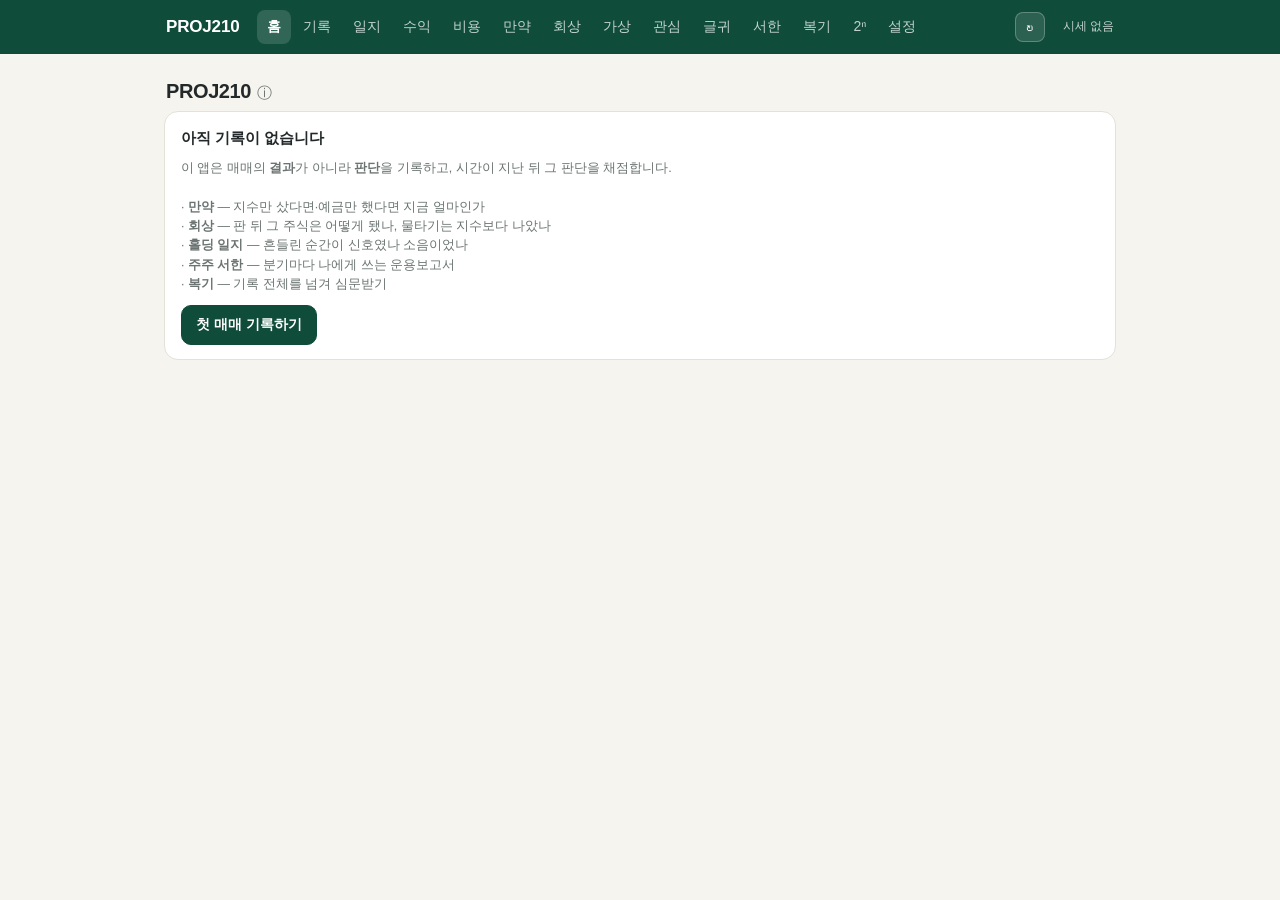
==== commit 6f5bb596: "수정" ====
--- a/index.html
+++ b/index.html
@@ -15,7 +15,6 @@
   <div class="topbar-inner">
     <h1 id="fund-name">PROJ210</h1>
     <nav id="desktop-nav" aria-label="주 메뉴"></nav>
-    <button id="amt-toggle" type="button" title="금액 보기" aria-label="금액 보기" aria-pressed="false">•••</button>
     <button id="price-refresh" type="button" title="시세 지금 갱신" aria-label="시세 지금 갱신">↻</button>
     <div id="price-status" title="시세를 마지막으로 수집한 시각"></div>
   </div>
--- a/style.css
+++ b/style.css
@@ -45,9 +45,9 @@
   display: flex; align-items: center; gap: 18px;
 }
 #fund-name { font-size: 17px; margin: 0; font-weight: 700; letter-spacing: -0.01em; flex: none; white-space: nowrap; }
-/* 상단바 오른쪽 버튼 두 개 — 금액 가리기, 시세 갱신. 아이콘만(글자 없음) */
-#price-refresh, #amt-toggle {
-  flex: none;
+/* 시세 갱신 버튼 — 상단바 오른쪽, 기준 시간 바로 왼쪽. 아이콘만(글자 없음) */
+#price-refresh {
+  margin-left: auto; flex: none;
   width: 30px; height: 30px; padding: 0;
   display: flex; align-items: center; justify-content: center;
   font-size: 15px; line-height: 1; color: #fff;
@@ -55,9 +55,7 @@
   border-radius: 8px; cursor: pointer;
   transition: background 0.15s;
 }
-#amt-toggle { margin-left: auto; letter-spacing: 1px; }
-#amt-toggle[aria-pressed="true"] { background: rgba(255, 255, 255, 0.28); }
-#price-refresh:hover, #amt-toggle:hover { background: rgba(255, 255, 255, 0.22); }
+#price-refresh:hover { background: rgba(255, 255, 255, 0.22); }
 #price-refresh[disabled] { opacity: 0.55; cursor: default; }
 #price-refresh.spinning { animation: spin 1s linear infinite; }
 @keyframes spin { to { transform: rotate(360deg); } }
@@ -377,3 +375,13 @@
 .info-tip .info-sep { display: block; height: 1px; background: var(--line); margin: 9px 0; }
 .info-tip .warnbox, .info-tip .notice { margin: 0; }
 .info-inline { display: block; text-align: right; margin: 6px 2px 0; }
+
+/* 홈 보유 종목 표: 종목·그래프는 내용만큼, 남는 너비는 숫자 열이 나눈다 */
+.tbl.hold-tbl th { text-align: right; }
+.tbl.hold-tbl td { vertical-align: middle; }
+.tbl.hold-tbl td.num { text-align: right; }
+.tbl.hold-tbl td.spark-cell { text-align: center; }
+.tbl.hold-tbl td.nm-cell { text-align: left; white-space: nowrap; width: 1%; }
+.tbl.hold-tbl td.spark-cell { width: 1%; }
+.tbl.hold-tbl th:nth-child(n+3) { width: 19%; }   /* 숫자 열 다섯 개는 같은 너비 */
+.tbl.hold-tbl .nm { display: inline-block; max-width: 11em; overflow: hidden; text-overflow: ellipsis; vertical-align: bottom; }
